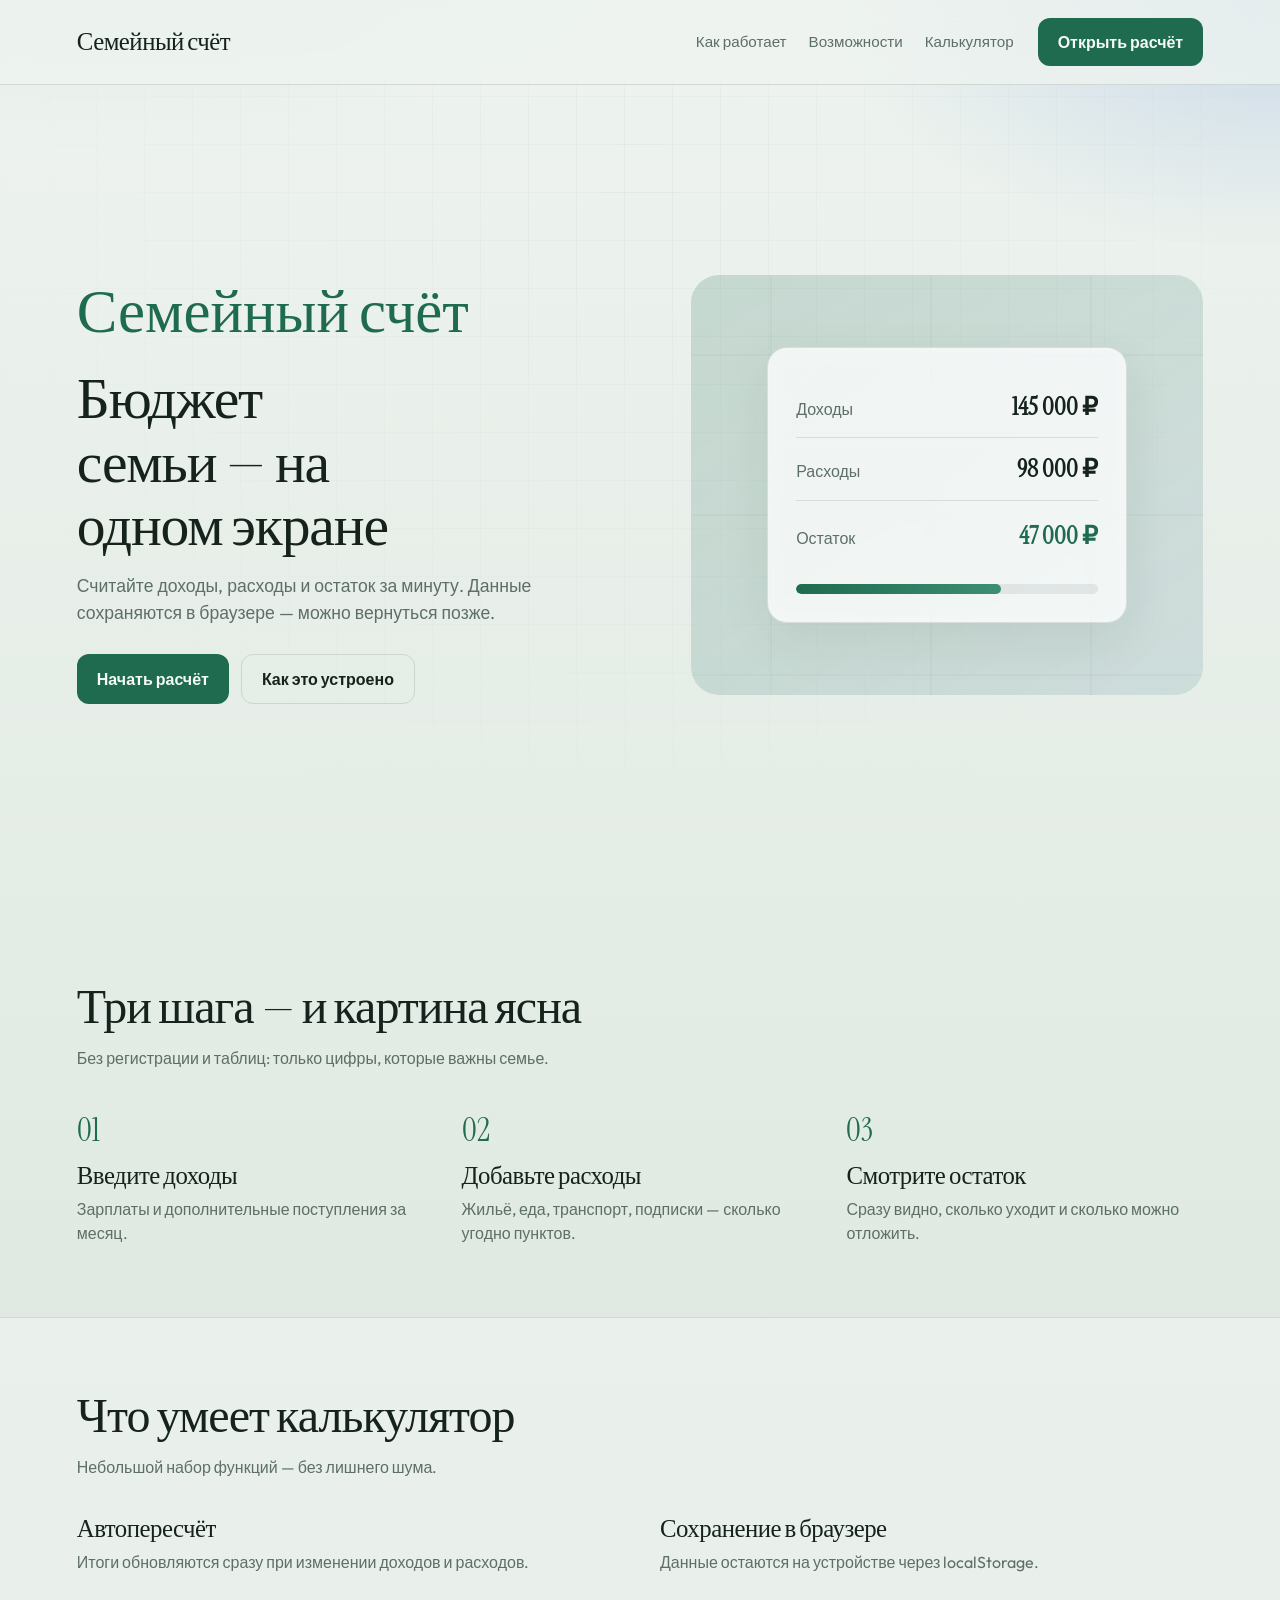
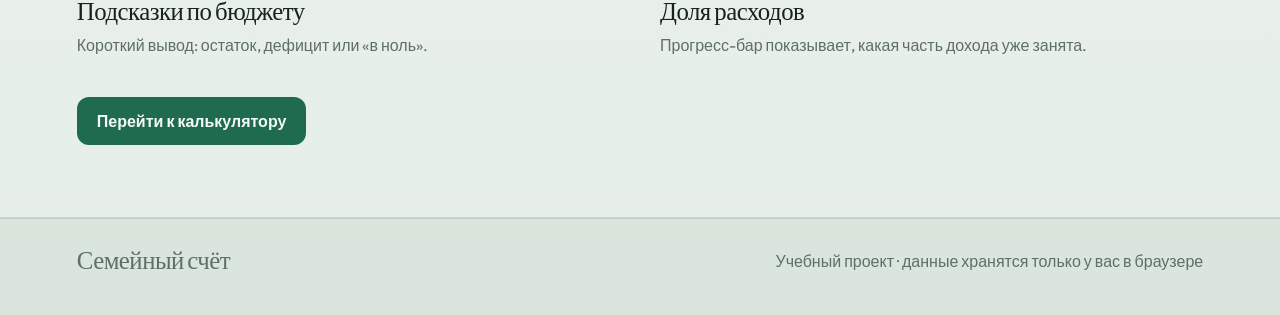
==== index.html @ 8c8d8c56 "Add files via upload" ====
<!DOCTYPE html>
<html lang="ru">
  <head>
    <meta charset="UTF-8" />
    <meta name="viewport" content="width=device-width, initial-scale=1.0" />
    <meta
      name="description"
      content="Семейный счёт — простой калькулятор доходов, расходов и накоплений для семьи."
    />
    <title>Семейный счёт — калькулятор семейного бюджета</title>
    <link rel="preconnect" href="https://fonts.googleapis.com" />
    <link rel="preconnect" href="https://fonts.gstatic.com" crossorigin />
    <link
      href="https://fonts.googleapis.com/css2?family=Instrument+Serif:ital@0;1&family=Outfit:wght@400;500;600;700&display=swap"
      rel="stylesheet"
    />
    <link rel="stylesheet" href="styles.css" />
  </head>
  <body class="page-landing">
    <div class="bg-glow" aria-hidden="true"></div>

    <header class="site-header">
      <a class="brand" href="index.html">Семейный счёт</a>
      <nav class="nav" aria-label="Основная навигация">
        <a href="#how">Как работает</a>
        <a href="#features">Возможности</a>
        <a href="calculator.html">Калькулятор</a>
      </nav>
      <a class="btn btn-primary header-cta" href="calculator.html">Открыть расчёт</a>
    </header>

    <main>
      <section class="hero" id="top">
        <div class="hero-copy">
          <p class="brand-mark">Семейный счёт</p>
          <h1>Бюджет семьи — на одном экране</h1>
          <p class="lead">
            Считайте доходы, расходы и остаток за минуту. Данные сохраняются в
            браузере — можно вернуться позже.
          </p>
          <div class="hero-actions">
            <a class="btn btn-primary" href="calculator.html">Начать расчёт</a>
            <a class="btn btn-ghost" href="#how">Как это устроено</a>
          </div>
        </div>
        <div class="hero-stage" aria-hidden="true">
          <div class="hero-panel">
            <div class="hero-panel-row">
              <span>Доходы</span>
              <strong class="anim-count" data-target="145000">0 ₽</strong>
            </div>
            <div class="hero-panel-row">
              <span>Расходы</span>
              <strong class="anim-count" data-target="98000">0 ₽</strong>
            </div>
            <div class="hero-panel-row highlight">
              <span>Остаток</span>
              <strong class="anim-count" data-target="47000">0 ₽</strong>
            </div>
            <div class="hero-bar">
              <div class="hero-bar-fill"></div>
            </div>
          </div>
        </div>
      </section>

      <section class="section" id="how">
        <div class="section-head">
          <h2>Три шага — и картина ясна</h2>
          <p>Без регистрации и таблиц: только цифры, которые важны семье.</p>
        </div>
        <ol class="steps">
          <li>
            <span class="step-num">01</span>
            <h3>Введите доходы</h3>
            <p>Зарплаты и дополнительные поступления за месяц.</p>
          </li>
          <li>
            <span class="step-num">02</span>
            <h3>Добавьте расходы</h3>
            <p>Жильё, еда, транспорт, подписки — сколько угодно пунктов.</p>
          </li>
          <li>
            <span class="step-num">03</span>
            <h3>Смотрите остаток</h3>
            <p>Сразу видно, сколько уходит и сколько можно отложить.</p>
          </li>
        </ol>
      </section>

      <section class="section section-alt" id="features">
        <div class="section-head">
          <h2>Что умеет калькулятор</h2>
          <p>Небольшой набор функций — без лишнего шума.</p>
        </div>
        <ul class="feature-list">
          <li>
            <h3>Автопересчёт</h3>
            <p>Итоги обновляются сразу при изменении доходов и расходов.</p>
          </li>
          <li>
            <h3>Сохранение в браузере</h3>
            <p>Данные остаются на устройстве через localStorage.</p>
          </li>
          <li>
            <h3>Подсказки по бюджету</h3>
            <p>Короткий вывод: остаток, дефицит или «в ноль».</p>
          </li>
          <li>
            <h3>Доля расходов</h3>
            <p>Прогресс-бар показывает, какая часть дохода уже занята.</p>
          </li>
        </ul>
        <div class="section-cta">
          <a class="btn btn-primary" href="calculator.html">Перейти к калькулятору</a>
        </div>
      </section>
    </main>

    <footer class="site-footer">
      <a class="brand" href="index.html">Семейный счёт</a>
      <p>Учебный проект · данные хранятся только у вас в браузере</p>
    </footer>

    <script src="landing.js"></script>
  </body>
</html>
---- styles.css ----
:root {
  --bg: #eef3ef;
  --bg-deep: #d9e5dc;
  --panel: rgba(255, 255, 255, 0.82);
  --ink: #15231c;
  --muted: #5d6f66;
  --line: rgba(21, 35, 28, 0.12);
  --accent: #1f6b4f;
  --accent-soft: #c8e6d8;
  --accent-hover: #175640;
  --income: #1f6b4f;
  --expense: #b5473a;
  --balance: #1c5f7a;
  --saving: #2d6a4f;
  --danger: #9e3b32;
  --radius: 20px;
  --shadow: 0 18px 50px rgba(21, 35, 28, 0.08);
  --font-display: "Instrument Serif", Georgia, serif;
  --font-body: Outfit, sans-serif;
}

* {
  box-sizing: border-box;
}

html {
  scroll-behavior: smooth;
}

body {
  margin: 0;
  min-height: 100vh;
  font-family: var(--font-body);
  color: var(--ink);
  background:
    radial-gradient(1200px 600px at 10% -10%, #d7ebe0 0%, transparent 55%),
    radial-gradient(900px 500px at 100% 0%, #c9d9e8 0%, transparent 50%),
    linear-gradient(180deg, var(--bg) 0%, var(--bg-deep) 100%);
  line-height: 1.5;
}

.bg-glow {
  pointer-events: none;
  position: fixed;
  inset: 0;
  background-image:
    linear-gradient(rgba(21, 35, 28, 0.03) 1px, transparent 1px),
    linear-gradient(90deg, rgba(21, 35, 28, 0.03) 1px, transparent 1px);
  background-size: 48px 48px;
  mask-image: radial-gradient(circle at 50% 20%, black, transparent 75%);
  z-index: 0;
}

h1,
h2,
h3,
.brand {
  font-family: var(--font-display);
  font-weight: 400;
  letter-spacing: -0.02em;
  line-height: 1.1;
}

a {
  color: inherit;
  text-decoration: none;
}

img {
  max-width: 100%;
  display: block;
}

.site-header,
.site-footer,
.hero,
.section,
.calc-main {
  position: relative;
  z-index: 1;
}

.site-header {
  display: flex;
  align-items: center;
  gap: 24px;
  padding: 18px 6vw;
  border-bottom: 1px solid var(--line);
  background: rgba(238, 243, 239, 0.75);
  backdrop-filter: blur(14px);
  position: sticky;
  top: 0;
  z-index: 20;
}

.brand {
  font-size: 1.55rem;
}

.nav {
  margin-left: auto;
  display: flex;
  gap: 22px;
  color: var(--muted);
  font-size: 0.95rem;
  font-weight: 500;
}

.nav a:hover,
.nav a[aria-current="page"] {
  color: var(--ink);
}

.btn {
  display: inline-flex;
  align-items: center;
  justify-content: center;
  border: 0;
  border-radius: 12px;
  padding: 12px 20px;
  font: inherit;
  font-weight: 600;
  cursor: pointer;
  transition: transform 0.2s ease, background 0.2s ease, color 0.2s ease;
}

.btn:hover {
  transform: translateY(-1px);
}

.btn-primary {
  background: var(--accent);
  color: #f4faf7;
}

.btn-primary:hover {
  background: var(--accent-hover);
}

.btn-ghost {
  background: transparent;
  color: var(--ink);
  border: 1px solid var(--line);
}

.btn-danger {
  background: transparent;
  color: var(--danger);
  border: 1px solid rgba(158, 59, 50, 0.35);
  margin-top: 20px;
}

.btn-danger:hover {
  background: rgba(158, 59, 50, 0.08);
}

/* Landing hero */
.hero {
  display: grid;
  grid-template-columns: 1.05fr 0.95fr;
  gap: 48px;
  align-items: center;
  min-height: calc(100vh - 76px);
  padding: 48px 6vw 72px;
}

.brand-mark {
  margin: 0 0 10px;
  font-family: var(--font-display);
  font-size: clamp(2.4rem, 5vw, 3.8rem);
  color: var(--accent);
}

.hero h1 {
  margin: 0 0 16px;
  font-size: clamp(2.2rem, 5vw, 3.6rem);
  max-width: 12ch;
}

.lead {
  margin: 0;
  color: var(--muted);
  font-size: 1.1rem;
  max-width: 34rem;
}

.hero-actions {
  display: flex;
  flex-wrap: wrap;
  gap: 12px;
  margin-top: 28px;
}

.hero-stage {
  display: grid;
  place-items: center;
  min-height: 420px;
  border-radius: 28px;
  background:
    linear-gradient(145deg, rgba(31, 107, 79, 0.18), rgba(28, 95, 122, 0.12)),
    url("data:image/svg+xml,%3Csvg xmlns='http://www.w3.org/2000/svg' width='160' height='160' viewBox='0 0 160 160'%3E%3Cpath fill='none' stroke='%2315231c' stroke-opacity='0.06' d='M0 80h160M80 0v160'/%3E%3C/svg%3E");
  animation: stageIn 0.9s ease both;
}

.hero-panel {
  width: min(360px, 90%);
  padding: 28px;
  border-radius: var(--radius);
  background: var(--panel);
  border: 1px solid var(--line);
  box-shadow: var(--shadow);
  backdrop-filter: blur(10px);
  animation: panelRise 1s 0.15s ease both;
}

.hero-panel-row {
  display: flex;
  justify-content: space-between;
  align-items: baseline;
  gap: 16px;
  padding: 12px 0;
  border-bottom: 1px solid var(--line);
  color: var(--muted);
}

.hero-panel-row strong {
  font-family: var(--font-display);
  font-size: 1.55rem;
  color: var(--ink);
}

.hero-panel-row.highlight {
  border-bottom: 0;
  margin-top: 4px;
}

.hero-panel-row.highlight strong {
  color: var(--accent);
}

.hero-bar {
  margin-top: 18px;
  height: 10px;
  border-radius: 999px;
  background: rgba(21, 35, 28, 0.08);
  overflow: hidden;
}

.hero-bar-fill {
  width: 0;
  height: 100%;
  border-radius: inherit;
  background: linear-gradient(90deg, var(--accent), #3d8f72);
  animation: barGrow 1.2s 0.5s ease forwards;
}

.section {
  padding: 72px 6vw;
}

.section-alt {
  background: rgba(255, 255, 255, 0.35);
  border-block: 1px solid var(--line);
}

.section-head {
  max-width: 40rem;
  margin-bottom: 36px;
}

.section-head h2 {
  margin: 0 0 12px;
  font-size: clamp(2rem, 4vw, 3rem);
}

.section-head p {
  margin: 0;
  color: var(--muted);
}

.steps {
  list-style: none;
  margin: 0;
  padding: 0;
  display: grid;
  grid-template-columns: repeat(3, 1fr);
  gap: 28px;
}

.step-num {
  display: block;
  font-family: var(--font-display);
  font-size: 2rem;
  color: var(--accent);
  margin-bottom: 8px;
}

.steps h3,
.feature-list h3 {
  margin: 0 0 8px;
  font-size: 1.55rem;
}

.steps p,
.feature-list p {
  margin: 0;
  color: var(--muted);
}

.feature-list {
  list-style: none;
  margin: 0;
  padding: 0;
  display: grid;
  grid-template-columns: repeat(2, 1fr);
  gap: 24px 40px;
}

.section-cta {
  margin-top: 40px;
}

.site-footer {
  display: flex;
  justify-content: space-between;
  align-items: center;
  gap: 16px;
  padding: 28px 6vw 40px;
  border-top: 1px solid var(--line);
  color: var(--muted);
}

.site-footer p {
  margin: 0;
}

/* Calculator */
.calc-main {
  padding: 40px 6vw 72px;
  max-width: 1100px;
  margin: 0 auto;
}

.calc-intro {
  margin-bottom: 28px;
  max-width: 42rem;
}

.calc-intro h1 {
  margin: 0 0 10px;
  font-size: clamp(2rem, 4vw, 3rem);
}

.calc-intro p {
  margin: 0;
  color: var(--muted);
}

.budget-grid {
  display: grid;
  grid-template-columns: 1fr 1fr;
  gap: 20px;
}

.panel {
  background: var(--panel);
  border: 1px solid var(--line);
  border-radius: var(--radius);
  padding: 22px;
  box-shadow: var(--shadow);
  backdrop-filter: blur(10px);
}

.panel h2 {
  margin: 0 0 18px;
  font-size: 1.8rem;
}

.result-panel {
  grid-column: 1 / -1;
}

.form-group {
  margin-bottom: 14px;
}

.form-group label {
  display: block;
  margin-bottom: 7px;
  font-weight: 600;
  font-size: 0.92rem;
}

input {
  width: 100%;
  padding: 12px 14px;
  border: 1px solid var(--line);
  border-radius: 12px;
  font: inherit;
  background: #fff;
  color: var(--ink);
  outline: none;
}

input:focus {
  border-color: rgba(31, 107, 79, 0.55);
  box-shadow: 0 0 0 3px rgba(31, 107, 79, 0.12);
}

.add-row {
  display: flex;
  gap: 10px;
  margin-bottom: 14px;
}

.add-row input:first-child {
  flex: 1;
}

.add-row input:nth-child(2) {
  width: 140px;
}

.expense-list {
  margin-top: 6px;
  display: grid;
  gap: 8px;
}

.expense-item {
  display: flex;
  justify-content: space-between;
  align-items: center;
  gap: 12px;
  padding: 12px 14px;
  background: rgba(238, 243, 239, 0.85);
  border-radius: 12px;
  border: 1px solid var(--line);
  animation: itemIn 0.25s ease;
}

.expense-name {
  font-weight: 600;
}

.expense-amount {
  color: var(--muted);
  font-size: 0.92rem;
}

.delete-btn {
  border: 0;
  border-radius: 10px;
  padding: 8px 12px;
  background: rgba(158, 59, 50, 0.1);
  color: var(--danger);
  font: inherit;
  font-size: 0.85rem;
  font-weight: 600;
  cursor: pointer;
}

.delete-btn:hover {
  background: rgba(158, 59, 50, 0.18);
}

.empty-message {
  color: var(--muted);
  text-align: center;
  padding: 18px 10px;
}

.summary {
  display: grid;
  grid-template-columns: repeat(4, 1fr);
  gap: 14px;
  margin-bottom: 22px;
}

.summary-item {
  background: rgba(238, 243, 239, 0.9);
  border: 1px solid var(--line);
  border-radius: 14px;
  padding: 16px;
  text-align: center;
}

.summary-title {
  color: var(--muted);
  font-size: 0.85rem;
  margin-bottom: 8px;
}

.summary-value {
  font-family: var(--font-display);
  font-size: 1.7rem;
}

.income-value {
  color: var(--income);
}

.expense-value {
  color: var(--expense);
}

.saving-value {
  color: var(--saving);
}

.balance-value {
  color: var(--balance);
}

.progress-section {
  margin-top: 8px;
}

.progress-title {
  display: flex;
  justify-content: space-between;
  margin-bottom: 8px;
  font-weight: 600;
}

.progress-bar {
  width: 100%;
  height: 14px;
  background: rgba(21, 35, 28, 0.08);
  border-radius: 999px;
  overflow: hidden;
}

.progress-fill {
  height: 100%;
  width: 0%;
  background: linear-gradient(90deg, var(--accent), #3d8f72);
  transition: width 0.4s ease, background 0.3s ease;
}

.progress-fill.is-high {
  background: linear-gradient(90deg, #c27a2d, #b5473a);
}

.message {
  margin-top: 18px;
  padding: 14px 16px;
  border-radius: 12px;
  background: var(--accent-soft);
  border: 1px solid rgba(31, 107, 79, 0.18);
  line-height: 1.55;
}

.message.is-warning {
  background: #f6e4df;
  border-color: rgba(158, 59, 50, 0.2);
}

@keyframes stageIn {
  from {
    opacity: 0;
    transform: scale(0.98);
  }
  to {
    opacity: 1;
    transform: scale(1);
  }
}

@keyframes panelRise {
  from {
    opacity: 0;
    transform: translateY(18px);
  }
  to {
    opacity: 1;
    transform: translateY(0);
  }
}

@keyframes barGrow {
  from {
    width: 0;
  }
  to {
    width: 68%;
  }
}

@keyframes itemIn {
  from {
    opacity: 0;
    transform: translateY(6px);
  }
  to {
    opacity: 1;
    transform: translateY(0);
  }
}

@media (max-width: 900px) {
  .hero,
  .steps,
  .feature-list,
  .budget-grid {
    grid-template-columns: 1fr;
  }

  .nav,
  .header-cta {
    display: none;
  }

  .hero {
    min-height: auto;
    padding-top: 36px;
  }

  .hero-stage {
    min-height: 320px;
  }

  .summary {
    grid-template-columns: 1fr 1fr;
  }

  .site-footer {
    flex-direction: column;
    align-items: flex-start;
  }
}

@media (max-width: 560px) {
  .add-row {
    flex-direction: column;
  }

  .add-row input:nth-child(2) {
    width: 100%;
  }

  .summary {
    grid-template-columns: 1fr;
  }

  .hero-actions {
    flex-direction: column;
    align-items: stretch;
  }
}
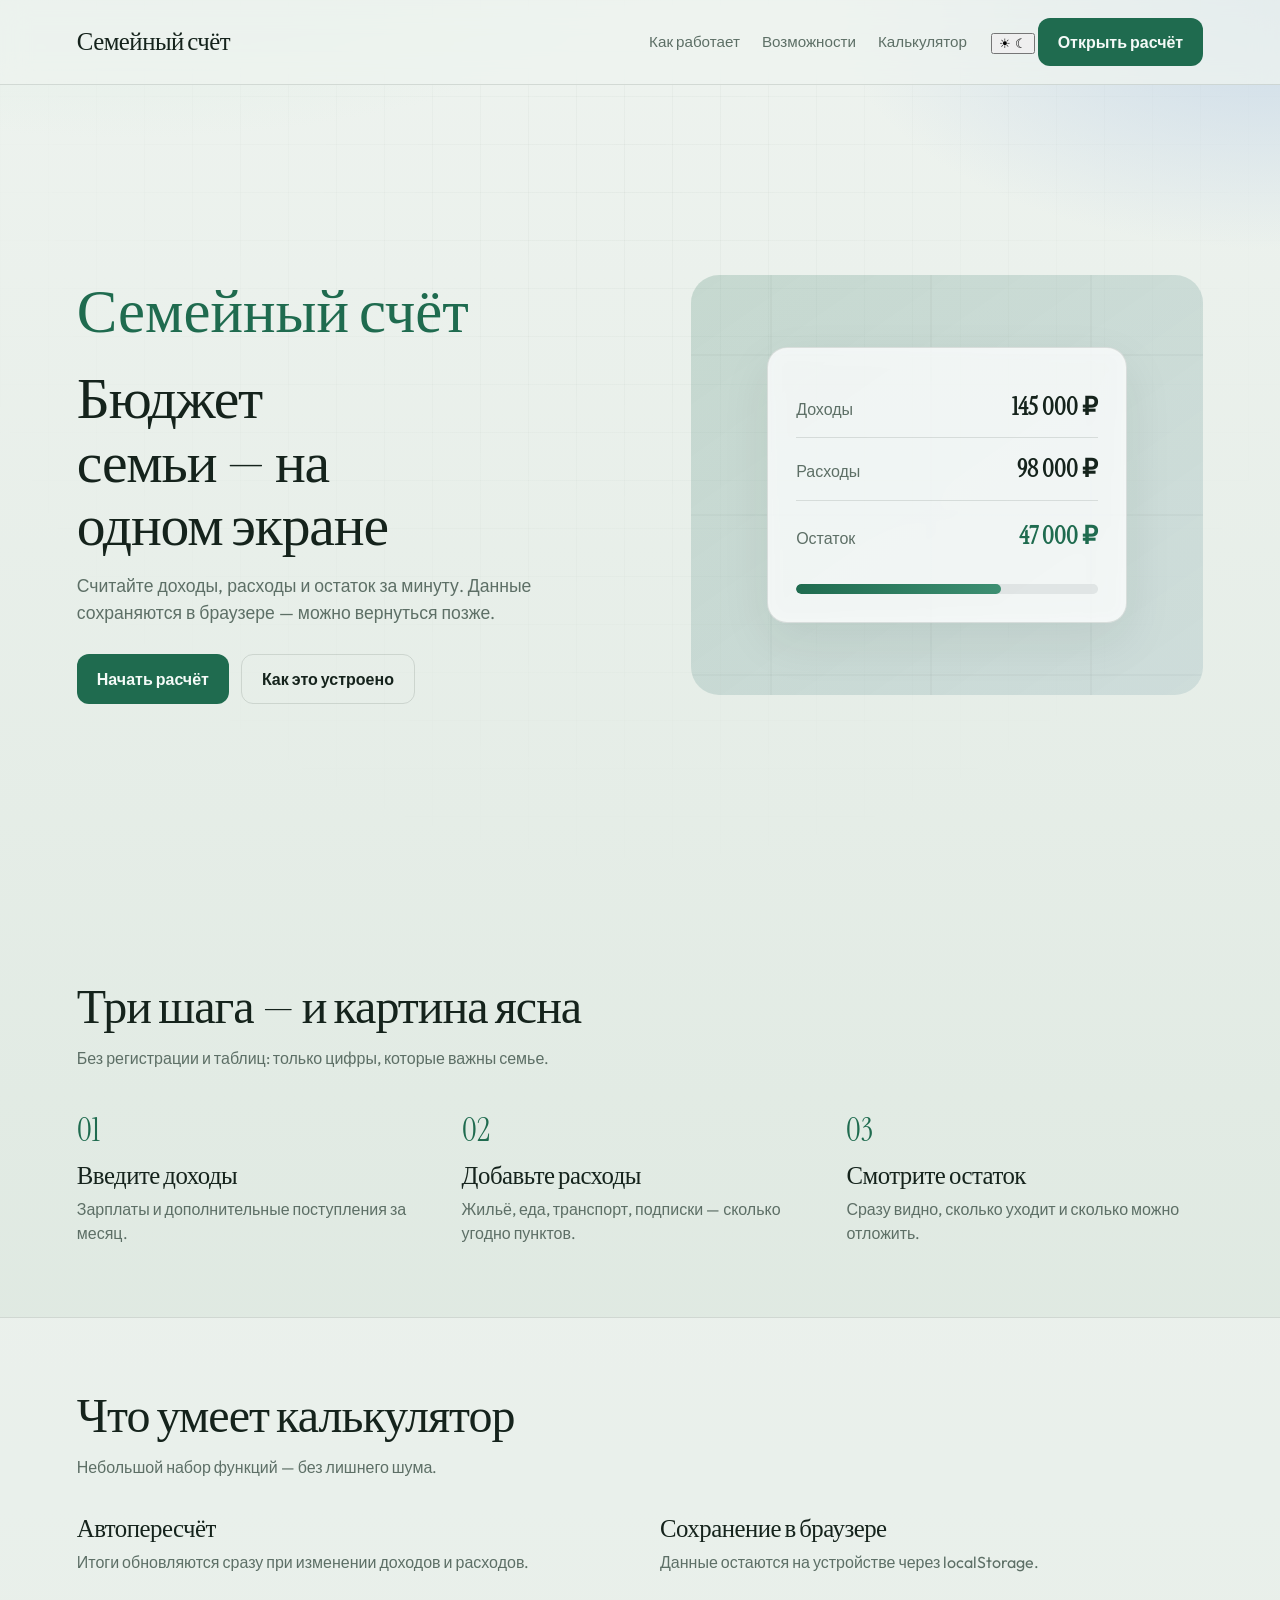
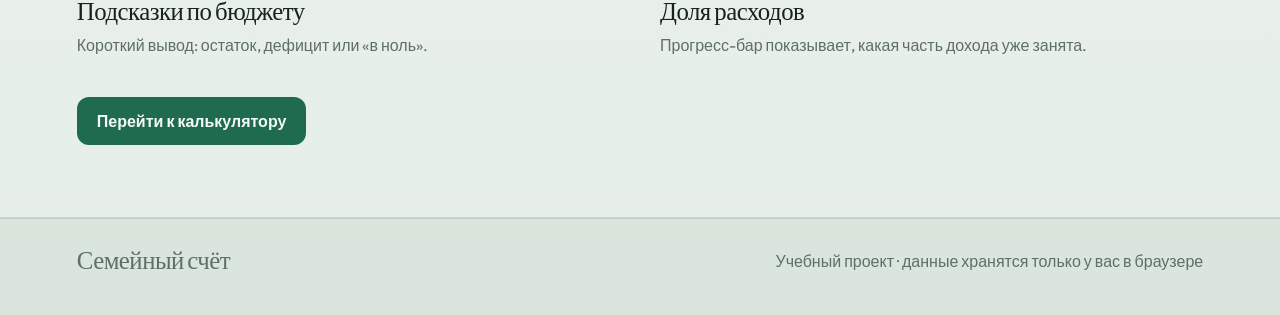
==== commit 3b34c7cd: "Update index.html внесла изменения в страницу index добавив режим переключения тем со светлой на тем" ====
--- a/index.html
+++ b/index.html
@@ -15,6 +15,17 @@
       rel="stylesheet"
     />
     <link rel="stylesheet" href="styles.css" />
+    <script>
+      (function () {
+        var saved = localStorage.getItem("theme");
+        var theme =
+          saved ||
+          (window.matchMedia("(prefers-color-scheme: dark)").matches
+            ? "dark"
+            : "light");
+        document.documentElement.setAttribute("data-theme", theme);
+      })();
+    </script>
   </head>
   <body class="page-landing">
     <div class="bg-glow" aria-hidden="true"></div>
@@ -26,7 +37,19 @@
         <a href="#features">Возможности</a>
         <a href="calculator.html">Калькулятор</a>
       </nav>
-      <a class="btn btn-primary header-cta" href="calculator.html">Открыть расчёт</a>
+      <div class="header-actions">
+        <button
+          class="theme-toggle"
+          id="themeToggle"
+          type="button"
+          aria-label="Переключить тему"
+          title="Светлая / тёмная тема"
+        >
+          <span class="theme-icon theme-icon-sun" aria-hidden="true">☀</span>
+          <span class="theme-icon theme-icon-moon" aria-hidden="true">☾</span>
+        </button>
+        <a class="btn btn-primary header-cta" href="calculator.html">Открыть расчёт</a>
+      </div>
     </header>
 
     <main>
@@ -125,3 +148,6 @@
     <script src="landing.js"></script>
   </body>
 </html>
+
+  </body>
+</html>
